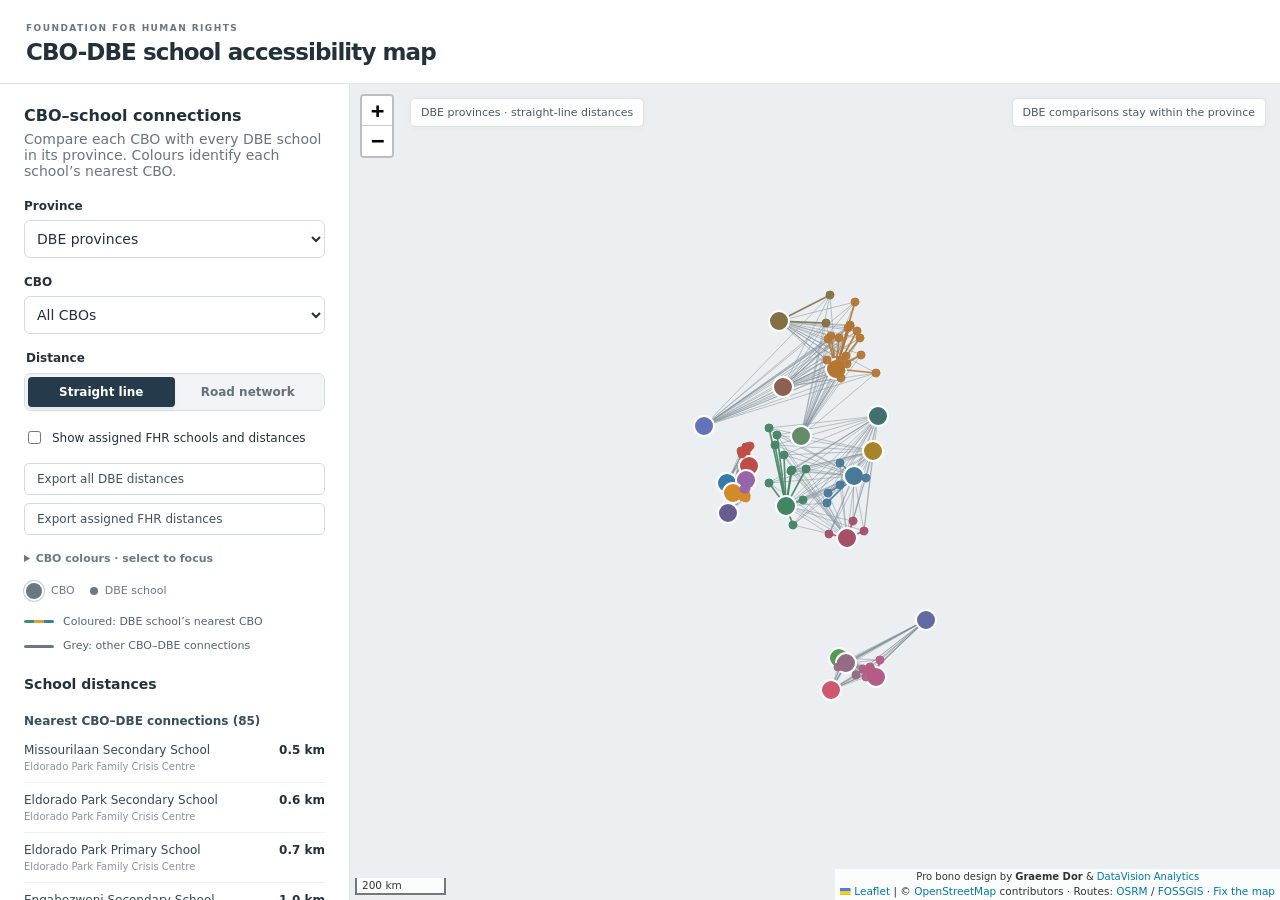
==== web/accessibility/index.html @ f2dfbd11 "Remove road snapshot refresh text from accessibility map" ====
<!doctype html>
<html lang="en">
<head>
  <meta charset="utf-8"><meta name="viewport" content="width=device-width,initial-scale=1">
  <title>CBO-DBE school accessibility map</title>
  <link rel="preconnect" href="https://tile.openstreetmap.org">
  <link rel="stylesheet" href="vendor/leaflet-1.9.4/leaflet.css">
  <link rel="stylesheet" href="explorer.css?v=0.3.5">
  <script defer src="vendor/leaflet-1.9.4/leaflet.js"></script>
  <script type="module" src="explorer.js?v=0.3.6"></script>
</head>
<body>
  <header><div><span class="eyebrow">FOUNDATION FOR HUMAN RIGHTS</span><h1>CBO-DBE school accessibility map</h1></div></header>
  <main>
    <aside>
      <h2>CBO–school connections</h2>
      <p class="intro">Compare each CBO with every DBE school in its province. Colours identify each school’s nearest CBO.</p>
      <label for="province">Province</label><select id="province"></select>
      <label for="cbo">CBO</label><select id="cbo"></select>
      <fieldset class="mode"><legend>Distance</legend><div class="segmented">
        <button id="straight" type="button" aria-pressed="true">Straight line</button><button id="road" type="button" aria-pressed="false" disabled title="Loading saved road layer">Road network</button>
      </div></fieldset>
      <label class="check"><input id="fhr" type="checkbox">Show assigned FHR schools and distances</label>
      <div class="actions"><a id="export" href="data/distances.csv?v=0.3.5" download="fhr-dbe-cbo-distances.csv">Export all DBE distances</a><a id="fhr-export" href="data/fhr-distances.csv?v=0.3.5" download="fhr-assigned-school-distances.csv">Export assigned FHR distances</a></div>
      <p id="status" role="status" aria-live="polite">Loading schools…</p>
      <details class="colour-legend"><summary>CBO colours · select to focus</summary><section id="legend" aria-label="CBO colours"></section></details><div class="shape-key" aria-label="Map symbols">
        <span><i class="key-symbol key-cbo" aria-hidden="true"></i>CBO</span>
        <span><i class="key-symbol key-dbe" aria-hidden="true"></i>DBE school</span>
        <span id="fhr-key" hidden><i class="key-symbol key-fhr" aria-hidden="true"></i>FHR-assigned school</span>
      </div>
      <div class="line-key" aria-label="Connection types">
        <span><i class="key-line key-nearest" aria-hidden="true"></i>Coloured: DBE school’s nearest CBO</span>
        <span><i class="key-line key-other" aria-hidden="true"></i>Grey: other CBO–DBE connections</span>
        <span id="fhr-line-key" hidden><i class="key-line key-assigned" aria-hidden="true"></i>FHR-CBO connection</span>
      </div>
      <h2 class="list-title">School distances</h2>
      <p id="road-help" class="context" hidden>Road paths are preloaded. Select a school to zoom to its route.</p>
      <div id="school-list"></div>
      <details><summary>About road distances</summary><p>The saved road layer uses OpenStreetMap roads through OSRM. Nearest means shortest reported driving-route distance among CBOs in the same province. Other DBE connections are neutral grey. FHR connections follow workbook assignments, with dashed lines.</p><p id="road-date" hidden></p></details>
    </aside>
    <section class="map-wrap"><div id="map" aria-label="CBO and school connection map"></div><div class="map-caption"><span id="caption">School connections</span><span>DBE comparisons stay within the province</span></div></section>
  </main>
</body>
</html>
---- web/accessibility/vendor/leaflet-1.9.4/leaflet.css ----
/* required styles */

.leaflet-pane,
.leaflet-tile,
.leaflet-marker-icon,
.leaflet-marker-shadow,
.leaflet-tile-container,
.leaflet-pane > svg,
.leaflet-pane > canvas,
.leaflet-zoom-box,
.leaflet-image-layer,
.leaflet-layer {
	position: absolute;
	left: 0;
	top: 0;
	}
.leaflet-container {
	overflow: hidden;
	}
.leaflet-tile,
.leaflet-marker-icon,
.leaflet-marker-shadow {
	-webkit-user-select: none;
	   -moz-user-select: none;
	        user-select: none;
	  -webkit-user-drag: none;
	}
/* Prevents IE11 from highlighting tiles in blue */
.leaflet-tile::selection {
	background: transparent;
}
/* Safari renders non-retina tile on retina better with this, but Chrome is worse */
.leaflet-safari .leaflet-tile {
	image-rendering: -webkit-optimize-contrast;
	}
/* hack that prevents hw layers "stretching" when loading new tiles */
.leaflet-safari .leaflet-tile-container {
	width: 1600px;
	height: 1600px;
	-webkit-transform-origin: 0 0;
	}
.leaflet-marker-icon,
.leaflet-marker-shadow {
	display: block;
	}
/* .leaflet-container svg: reset svg max-width decleration shipped in Joomla! (joomla.org) 3.x */
/* .leaflet-container img: map is broken in FF if you have max-width: 100% on tiles */
.leaflet-container .leaflet-overlay-pane svg {
	max-width: none !important;
	max-height: none !important;
	}
.leaflet-container .leaflet-marker-pane img,
.leaflet-container .leaflet-shadow-pane img,
.leaflet-container .leaflet-tile-pane img,
.leaflet-container img.leaflet-image-layer,
.leaflet-container .leaflet-tile {
	max-width: none !important;
	max-height: none !important;
	width: auto;
	padding: 0;
	}

.leaflet-container img.leaflet-tile {
	/* See: https://bugs.chromium.org/p/chromium/issues/detail?id=600120 */
	mix-blend-mode: plus-lighter;
}

.leaflet-container.leaflet-touch-zoom {
	-ms-touch-action: pan-x pan-y;
	touch-action: pan-x pan-y;
	}
.leaflet-container.leaflet-touch-drag {
	-ms-touch-action: pinch-zoom;
	/* Fallback for FF which doesn't support pinch-zoom */
	touch-action: none;
	touch-action: pinch-zoom;
}
.leaflet-container.leaflet-touch-drag.leaflet-touch-zoom {
	-ms-touch-action: none;
	touch-action: none;
}
.leaflet-container {
	-webkit-tap-highlight-color: transparent;
}
.leaflet-container a {
	-webkit-tap-highlight-color: rgba(51, 181, 229, 0.4);
}
.leaflet-tile {
	filter: inherit;
	visibility: hidden;
	}
.leaflet-tile-loaded {
	visibility: inherit;
	}
.leaflet-zoom-box {
	width: 0;
	height: 0;
	-moz-box-sizing: border-box;
	     box-sizing: border-box;
	z-index: 800;
	}
/* workaround for https://bugzilla.mozilla.org/show_bug.cgi?id=888319 */
.leaflet-overlay-pane svg {
	-moz-user-select: none;
	}

.leaflet-pane         { z-index: 400; }

.leaflet-tile-pane    { z-index: 200; }
.leaflet-overlay-pane { z-index: 400; }
.leaflet-shadow-pane  { z-index: 500; }
.leaflet-marker-pane  { z-index: 600; }
.leaflet-tooltip-pane   { z-index: 650; }
.leaflet-popup-pane   { z-index: 700; }

.leaflet-map-pane canvas { z-index: 100; }
.leaflet-map-pane svg    { z-index: 200; }

.leaflet-vml-shape {
	width: 1px;
	height: 1px;
	}
.lvml {
	behavior: url(#default#VML);
	display: inline-block;
	position: absolute;
	}


/* control positioning */

.leaflet-control {
	position: relative;
	z-index: 800;
	pointer-events: visiblePainted; /* IE 9-10 doesn't have auto */
	pointer-events: auto;
	}
.leaflet-top,
.leaflet-bottom {
	position: absolute;
	z-index: 1000;
	pointer-events: none;
	}
.leaflet-top {
	top: 0;
	}
.leaflet-right {
	right: 0;
	}
.leaflet-bottom {
	bottom: 0;
	}
.leaflet-left {
	left: 0;
	}
.leaflet-control {
	float: left;
	clear: both;
	}
.leaflet-right .leaflet-control {
	float: right;
	}
.leaflet-top .leaflet-control {
	margin-top: 10px;
	}
.leaflet-bottom .leaflet-control {
	margin-bottom: 10px;
	}
.leaflet-left .leaflet-control {
	margin-left: 10px;
	}
.leaflet-right .leaflet-control {
	margin-right: 10px;
	}


/* zoom and fade animations */

.leaflet-fade-anim .leaflet-popup {
	opacity: 0;
	-webkit-transition: opacity 0.2s linear;
	   -moz-transition: opacity 0.2s linear;
	        transition: opacity 0.2s linear;
	}
.leaflet-fade-anim .leaflet-map-pane .leaflet-popup {
	opacity: 1;
	}
.leaflet-zoom-animated {
	-webkit-transform-origin: 0 0;
	    -ms-transform-origin: 0 0;
	        transform-origin: 0 0;
	}
svg.leaflet-zoom-animated {
	will-change: transform;
}

.leaflet-zoom-anim .leaflet-zoom-animated {
	-webkit-transition: -webkit-transform 0.25s cubic-bezier(0,0,0.25,1);
	   -moz-transition:    -moz-transform 0.25s cubic-bezier(0,0,0.25,1);
	        transition:         transform 0.25s cubic-bezier(0,0,0.25,1);
	}
.leaflet-zoom-anim .leaflet-tile,
.leaflet-pan-anim .leaflet-tile {
	-webkit-transition: none;
	   -moz-transition: none;
	        transition: none;
	}

.leaflet-zoom-anim .leaflet-zoom-hide {
	visibility: hidden;
	}


/* cursors */

.leaflet-interactive {
	cursor: pointer;
	}
.leaflet-grab {
	cursor: -webkit-grab;
	cursor:    -moz-grab;
	cursor:         grab;
	}
.leaflet-crosshair,
.leaflet-crosshair .leaflet-interactive {
	cursor: crosshair;
	}
.leaflet-popup-pane,
.leaflet-control {
	cursor: auto;
	}
.leaflet-dragging .leaflet-grab,
.leaflet-dragging .leaflet-grab .leaflet-interactive,
.leaflet-dragging .leaflet-marker-draggable {
	cursor: move;
	cursor: -webkit-grabbing;
	cursor:    -moz-grabbing;
	cursor:         grabbing;
	}

/* marker & overlays interactivity */
.leaflet-marker-icon,
.leaflet-marker-shadow,
.leaflet-image-layer,
.leaflet-pane > svg path,
.leaflet-tile-container {
	pointer-events: none;
	}

.leaflet-marker-icon.leaflet-interactive,
.leaflet-image-layer.leaflet-interactive,
.leaflet-pane > svg path.leaflet-interactive,
svg.leaflet-image-layer.leaflet-interactive path {
	pointer-events: visiblePainted; /* IE 9-10 doesn't have auto */
	pointer-events: auto;
	}

/* visual tweaks */

.leaflet-container {
	background: #ddd;
	outline-offset: 1px;
	}
.leaflet-container a {
	color: #0078A8;
	}
.leaflet-zoom-box {
	border: 2px dotted #38f;
	background: rgba(255,255,255,0.5);
	}


/* general typography */
.leaflet-container {
	font-family: "Helvetica Neue", Arial, Helvetica, sans-serif;
	font-size: 12px;
	font-size: 0.75rem;
	line-height: 1.5;
	}


/* general toolbar styles */

.leaflet-bar {
	box-shadow: 0 1px 5px rgba(0,0,0,0.65);
	border-radius: 4px;
	}
.leaflet-bar a {
	background-color: #fff;
	border-bottom: 1px solid #ccc;
	width: 26px;
	height: 26px;
	line-height: 26px;
	display: block;
	text-align: center;
	text-decoration: none;
	color: black;
	}
.leaflet-bar a,
.leaflet-control-layers-toggle {
	background-position: 50% 50%;
	background-repeat: no-repeat;
	display: block;
	}
.leaflet-bar a:hover,
.leaflet-bar a:focus {
	background-color: #f4f4f4;
	}
.leaflet-bar a:first-child {
	border-top-left-radius: 4px;
	border-top-right-radius: 4px;
	}
.leaflet-bar a:last-child {
	border-bottom-left-radius: 4px;
	border-bottom-right-radius: 4px;
	border-bottom: none;
	}
.leaflet-bar a.leaflet-disabled {
	cursor: default;
	background-color: #f4f4f4;
	color: #bbb;
	}

.leaflet-touch .leaflet-bar a {
	width: 30px;
	height: 30px;
	line-height: 30px;
	}
.leaflet-touch .leaflet-bar a:first-child {
	border-top-left-radius: 2px;
	border-top-right-radius: 2px;
	}
.leaflet-touch .leaflet-bar a:last-child {
	border-bottom-left-radius: 2px;
	border-bottom-right-radius: 2px;
	}

/* zoom control */

.leaflet-control-zoom-in,
.leaflet-control-zoom-out {
	font: bold 18px 'Lucida Console', Monaco, monospace;
	text-indent: 1px;
	}

.leaflet-touch .leaflet-control-zoom-in, .leaflet-touch .leaflet-control-zoom-out  {
	font-size: 22px;
	}


/* layers control */

.leaflet-control-layers {
	box-shadow: 0 1px 5px rgba(0,0,0,0.4);
	background: #fff;
	border-radius: 5px;
	}
.leaflet-control-layers-toggle {
	background-image: url(images/layers.png);
	width: 36px;
	height: 36px;
	}
.leaflet-retina .leaflet-control-layers-toggle {
	background-image: url(images/layers-2x.png);
	background-size: 26px 26px;
	}
.leaflet-touch .leaflet-control-layers-toggle {
	width: 44px;
	height: 44px;
	}
.leaflet-control-layers .leaflet-control-layers-list,
.leaflet-control-layers-expanded .leaflet-control-layers-toggle {
	display: none;
	}
.leaflet-control-layers-expanded .leaflet-control-layers-list {
	display: block;
	position: relative;
	}
.leaflet-control-layers-expanded {
	padding: 6px 10px 6px 6px;
	color: #333;
	background: #fff;
	}
.leaflet-control-layers-scrollbar {
	overflow-y: scroll;
	overflow-x: hidden;
	padding-right: 5px;
	}
.leaflet-control-layers-selector {
	margin-top: 2px;
	position: relative;
	top: 1px;
	}
.leaflet-control-layers label {
	display: block;
	font-size: 13px;
	font-size: 1.08333em;
	}
.leaflet-control-layers-separator {
	height: 0;
	border-top: 1px solid #ddd;
	margin: 5px -10px 5px -6px;
	}

/* Default icon URLs */
.leaflet-default-icon-path { /* used only in path-guessing heuristic, see L.Icon.Default */
	background-image: url(images/marker-icon.png);
	}


/* attribution and scale controls */

.leaflet-container .leaflet-control-attribution {
	background: #fff;
	background: rgba(255, 255, 255, 0.8);
	margin: 0;
	}
.leaflet-control-attribution,
.leaflet-control-scale-line {
	padding: 0 5px;
	color: #333;
	line-height: 1.4;
	}
.leaflet-control-attribution a {
	text-decoration: none;
	}
.leaflet-control-attribution a:hover,
.leaflet-control-attribution a:focus {
	text-decoration: underline;
	}
.leaflet-attribution-flag {
	display: inline !important;
	vertical-align: baseline !important;
	width: 1em;
	height: 0.6669em;
	}
.leaflet-left .leaflet-control-scale {
	margin-left: 5px;
	}
.leaflet-bottom .leaflet-control-scale {
	margin-bottom: 5px;
	}
.leaflet-control-scale-line {
	border: 2px solid #777;
	border-top: none;
	line-height: 1.1;
	padding: 2px 5px 1px;
	white-space: nowrap;
	-moz-box-sizing: border-box;
	     box-sizing: border-box;
	background: rgba(255, 255, 255, 0.8);
	text-shadow: 1px 1px #fff;
	}
.leaflet-control-scale-line:not(:first-child) {
	border-top: 2px solid #777;
	border-bottom: none;
	margin-top: -2px;
	}
.leaflet-control-scale-line:not(:first-child):not(:last-child) {
	border-bottom: 2px solid #777;
	}

.leaflet-touch .leaflet-control-attribution,
.leaflet-touch .leaflet-control-layers,
.leaflet-touch .leaflet-bar {
	box-shadow: none;
	}
.leaflet-touch .leaflet-control-layers,
.leaflet-touch .leaflet-bar {
	border: 2px solid rgba(0,0,0,0.2);
	background-clip: padding-box;
	}


/* popup */

.leaflet-popup {
	position: absolute;
	text-align: center;
	margin-bottom: 20px;
	}
.leaflet-popup-content-wrapper {
	padding: 1px;
	text-align: left;
	border-radius: 12px;
	}
.leaflet-popup-content {
	margin: 13px 24px 13px 20px;
	line-height: 1.3;
	font-size: 13px;
	font-size: 1.08333em;
	min-height: 1px;
	}
.leaflet-popup-content p {
	margin: 17px 0;
	margin: 1.3em 0;
	}
.leaflet-popup-tip-container {
	width: 40px;
	height: 20px;
	position: absolute;
	left: 50%;
	margin-top: -1px;
	margin-left: -20px;
	overflow: hidden;
	pointer-events: none;
	}
.leaflet-popup-tip {
	width: 17px;
	height: 17px;
	padding: 1px;

	margin: -10px auto 0;
	pointer-events: auto;

	-webkit-transform: rotate(45deg);
	   -moz-transform: rotate(45deg);
	    -ms-transform: rotate(45deg);
	        transform: rotate(45deg);
	}
.leaflet-popup-content-wrapper,
.leaflet-popup-tip {
	background: white;
	color: #333;
	box-shadow: 0 3px 14px rgba(0,0,0,0.4);
	}
.leaflet-container a.leaflet-popup-close-button {
	position: absolute;
	top: 0;
	right: 0;
	border: none;
	text-align: center;
	width: 24px;
	height: 24px;
	font: 16px/24px Tahoma, Verdana, sans-serif;
	color: #757575;
	text-decoration: none;
	background: transparent;
	}
.leaflet-container a.leaflet-popup-close-button:hover,
.leaflet-container a.leaflet-popup-close-button:focus {
	color: #585858;
	}
.leaflet-popup-scrolled {
	overflow: auto;
	}

.leaflet-oldie .leaflet-popup-content-wrapper {
	-ms-zoom: 1;
	}
.leaflet-oldie .leaflet-popup-tip {
	width: 24px;
	margin: 0 auto;

	-ms-filter: "progid:DXImageTransform.Microsoft.Matrix(M11=0.70710678, M12=0.70710678, M21=-0.70710678, M22=0.70710678)";
	filter: progid:DXImageTransform.Microsoft.Matrix(M11=0.70710678, M12=0.70710678, M21=-0.70710678, M22=0.70710678);
	}

.leaflet-oldie .leaflet-control-zoom,
.leaflet-oldie .leaflet-control-layers,
.leaflet-oldie .leaflet-popup-content-wrapper,
.leaflet-oldie .leaflet-popup-tip {
	border: 1px solid #999;
	}


/* div icon */

.leaflet-div-icon {
	background: #fff;
	border: 1px solid #666;
	}


/* Tooltip */
/* Base styles for the element that has a tooltip */
.leaflet-tooltip {
	position: absolute;
	padding: 6px;
	background-color: #fff;
	border: 1px solid #fff;
	border-radius: 3px;
	color: #222;
	white-space: nowrap;
	-webkit-user-select: none;
	-moz-user-select: none;
	-ms-user-select: none;
	user-select: none;
	pointer-events: none;
	box-shadow: 0 1px 3px rgba(0,0,0,0.4);
	}
.leaflet-tooltip.leaflet-interactive {
	cursor: pointer;
	pointer-events: auto;
	}
.leaflet-tooltip-top:before,
.leaflet-tooltip-bottom:before,
.leaflet-tooltip-left:before,
.leaflet-tooltip-right:before {
	position: absolute;
	pointer-events: none;
	border: 6px solid transparent;
	background: transparent;
	content: "";
	}

/* Directions */

.leaflet-tooltip-bottom {
	margin-top: 6px;
}
.leaflet-tooltip-top {
	margin-top: -6px;
}
.leaflet-tooltip-bottom:before,
.leaflet-tooltip-top:before {
	left: 50%;
	margin-left: -6px;
	}
.leaflet-tooltip-top:before {
	bottom: 0;
	margin-bottom: -12px;
	border-top-color: #fff;
	}
.leaflet-tooltip-bottom:before {
	top: 0;
	margin-top: -12px;
	margin-left: -6px;
	border-bottom-color: #fff;
	}
.leaflet-tooltip-left {
	margin-left: -6px;
}
.leaflet-tooltip-right {
	margin-left: 6px;
}
.leaflet-tooltip-left:before,
.leaflet-tooltip-right:before {
	top: 50%;
	margin-top: -6px;
	}
.leaflet-tooltip-left:before {
	right: 0;
	margin-right: -12px;
	border-left-color: #fff;
	}
.leaflet-tooltip-right:before {
	left: 0;
	margin-left: -12px;
	border-right-color: #fff;
	}

/* Printing */

@media print {
	/* Prevent printers from removing background-images of controls. */
	.leaflet-control {
		-webkit-print-color-adjust: exact;
		print-color-adjust: exact;
		}
	}
---- web/accessibility/explorer.css ----
:root{font-family:Inter,system-ui,sans-serif;color:#23313b;background:#f5f6f7;font-size:14px}*{box-sizing:border-box}body{margin:0}header{height:84px;display:flex;justify-content:space-between;align-items:center;padding:16px 26px;background:white;border-bottom:1px solid #e0e4e7}.eyebrow{font-size:9px;letter-spacing:.16em;font-weight:700;color:#687780}h1{font-size:23px;margin:5px 0 0;letter-spacing:-.04em}.badge{font-size:10px;letter-spacing:.1em;font-weight:700;color:#6f5b2b;background:#faf1d9;border:1px solid #ecdfbe;border-radius:5px;padding:7px 10px}main{display:grid;grid-template-columns:350px 1fr;height:calc(100dvh - 84px)}aside{padding:22px 24px;overflow:auto;border-right:1px solid #e0e4e7;background:#fff}h2{font-size:16px;margin:0 0 6px}.intro{margin:0 0 20px;color:#69757d}label,legend{font-size:12px;font-weight:650}label{display:block}select{font:inherit;width:100%;margin:7px 0 17px;border:1px solid #d5dce0;border-radius:6px;background:#fff;color:#23313b;padding:9px 8px}.mode{padding:0;border:0;margin:0 0 17px}.segmented{display:flex;background:#f2f4f5;border:1px solid #d5dce0;padding:3px;border-radius:7px;margin-top:8px}.segmented button{flex:1;border:0;border-radius:4px;background:transparent;color:#64717c;padding:8px 4px;font:inherit;font-size:12px;font-weight:650;cursor:pointer}.segmented button[aria-pressed=true]{background:#253b4b;color:white;box-shadow:0 2px 3px #0001}.context{font-size:11px;line-height:1.5;color:#687780;margin:-6px 0 14px}.check{display:flex;gap:8px;align-items:center;font-weight:500}.actions{display:flex;gap:8px;margin:16px 0}.actions button{background:#fff;border:1px solid #d5dce0;border-radius:5px;color:#3f5260;padding:8px 12px;font-size:12px;cursor:pointer}.stats{display:grid;grid-template-columns:repeat(3,1fr);padding:13px 0;border-top:1px solid #e2e6e8;border-bottom:1px solid #e2e6e8}.stats strong{display:block;font-size:19px;font-weight:650}.stats span{display:block;font-size:10px;color:#72808a;margin-top:4px}#status{font-size:11px;line-height:1.5;color:#64717c;margin:12px 0}#legend{display:grid;gap:5px}.legend-row{border:0;background:transparent;text-align:left;display:flex;gap:8px;align-items:center;padding:5px 0;color:#334855;font:inherit;font-size:11px;cursor:pointer}.swatch{width:9px;height:9px;border-radius:50%;flex-shrink:0}.shape-key{display:flex;gap:15px;font-size:10px;color:#6b7983;margin:12px 0 22px}.list-title{font-size:14px}#school-list{margin-top:8px}.school-row{display:flex;gap:8px;justify-content:space-between;padding:10px 0;border-bottom:1px solid #eef0f2}.school-row button{border:0;background:none;padding:0;text-align:left;font:inherit;font-size:12px;color:#334855;cursor:pointer}.school-row small{display:block;color:#89949c;font-size:10px;margin-top:4px}.distance{font-size:12px;white-space:nowrap;font-weight:650}.distance small{display:block;font-size:9px;font-weight:400;color:#89949c;margin-top:4px}.map-wrap{position:relative;min-height:460px}#map{height:100%;background:#eceff1}.map-caption{position:absolute;top:14px;left:60px;right:14px;z-index:450;display:flex;justify-content:space-between;gap:12px;pointer-events:none;font-size:11px;color:#4a5964}.map-caption span{background:#fffffff0;padding:7px 10px;border:1px solid #dde2e5;border-radius:5px;box-shadow:0 1px 8px #00000009}.leaflet-tile-pane{filter:grayscale(1) contrast(.83) brightness(1.09)}.leaflet-container{font-family:inherit}.school-icon{background:transparent;border:0}.school-dot{display:block;width:10px;height:10px;border:2px solid var(--cbo);background:white;border-radius:50%;box-shadow:0 0 0 1px #fff}.school-dot.fhr{border-radius:1px;transform:rotate(45deg);background:var(--cbo);border-color:white;width:10px;height:10px}.ring-label{background:#fffffff0;border:1px solid #ccd5db;border-radius:4px;padding:2px 5px;font-size:10px;color:#60727e}details{margin:22px 0;color:#6b7983;font-size:11px;line-height:1.5}summary{cursor:pointer;font-weight:600}button:focus-visible,select:focus-visible,input:focus-visible,summary:focus-visible{outline:3px solid #426da9;outline-offset:3px}@media(max-width:800px){header{padding:14px 18px;height:80px}h1{font-size:20px}main{display:flex;flex-direction:column;height:auto}.map-wrap{order:-1;height:56dvh;min-height:380px}aside{padding:20px}.map-caption{left:55px}.map-caption span:last-child{display:none}}

.school-row.selected{background:#f1f5f7;border-radius:4px;padding:10px 6px}.context{margin:8px 0 12px}[hidden]{display:none!important}

.actions a{display:inline-block;background:#fff;border:1px solid #d5dce0;border-radius:5px;color:#3f5260;padding:8px 12px;font-size:12px;text-decoration:none}.colour-legend{margin:10px 0}.actions a:focus-visible{outline:3px solid #426da9;outline-offset:3px}

.segmented button:disabled{opacity:.5;cursor:wait}

.actions{flex-direction:column}.shape-key{flex-wrap:wrap;gap:8px 15px}.distance-heading{font-size:12px;margin:22px 0 5px;color:#354f60}.school-row{align-items:flex-start}.distance{max-width:108px;white-space:normal;text-align:right}

.shape-key{align-items:center;margin-bottom:12px;font-size:11px}.shape-key span{display:flex;align-items:center;gap:7px;min-height:22px}
.key-symbol{display:inline-block;flex-shrink:0;background:#687985;border-radius:50%}.key-cbo{width:20px;height:20px;border:2px solid #fff;box-shadow:0 0 0 1px #c6cfd5}.key-dbe{width:8px;height:8px}.key-fhr{width:10px;height:10px;border-radius:1px;transform:rotate(45deg);background:#687985;border:1px solid #fff}
.line-key{display:grid;gap:9px;margin:0 0 22px;color:#52636f;font-size:11px;line-height:1.45}.line-key span{display:flex;gap:9px;align-items:center}.key-line{display:inline-block;width:30px;height:3px;flex-shrink:0;box-shadow:0 0 0 1px #fff;border-radius:2px}.key-nearest{background:linear-gradient(90deg,#418c72 0 33%,#d4a339 33% 66%,#397da8 66%)}.key-other{background:#6b7882}.key-assigned{background:repeating-linear-gradient(90deg,#687985 0 5px,transparent 5px 9px)}

.leaflet-control-attribution{padding:2px 5px;line-height:1.25;text-align:center}.design-credit{display:block;font-size:10px;line-height:1.25;padding:0 0 1px;text-align:center}.design-credit strong{font-weight:700}
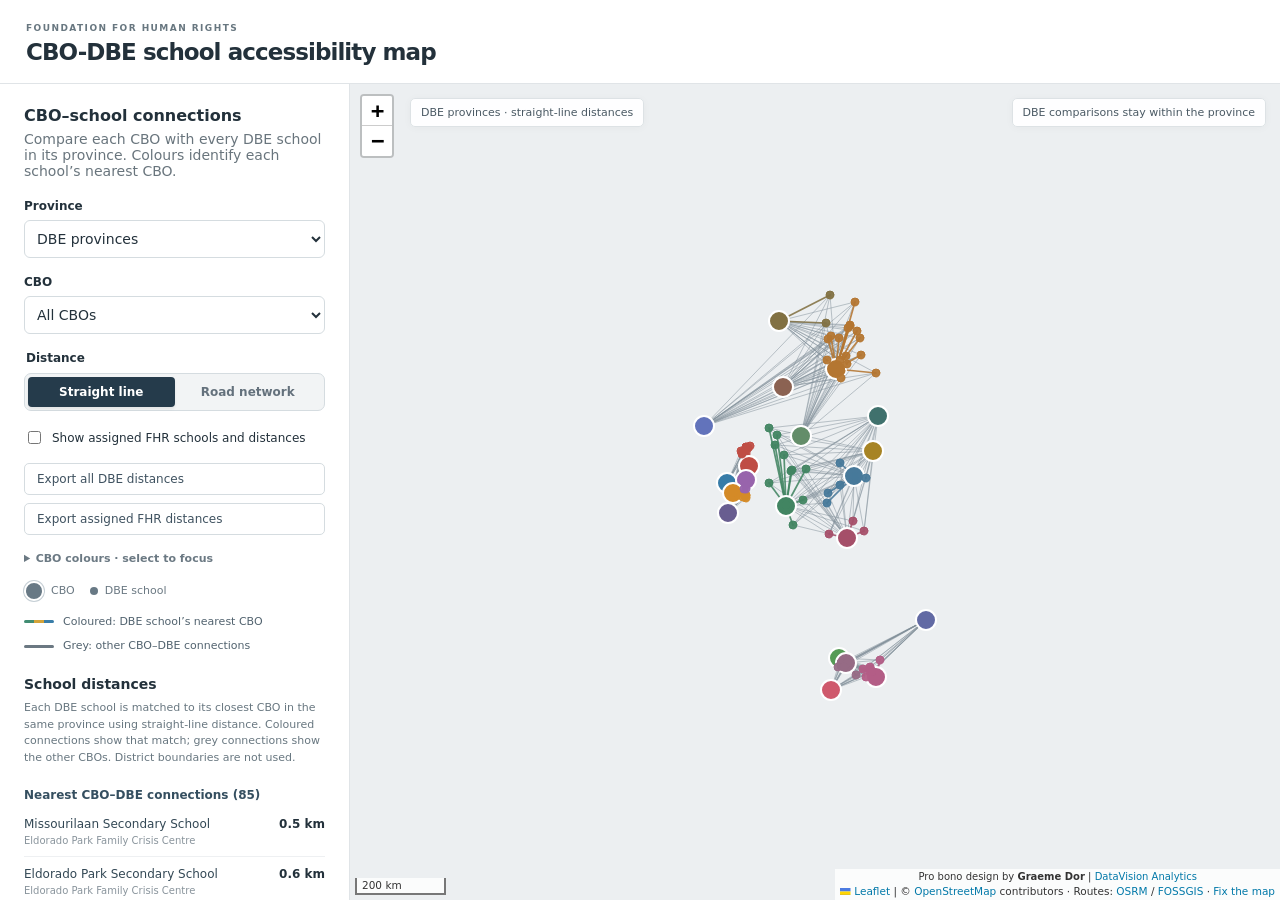
==== commit 959f1a0e: "Clarify school nearest-CBO grouping and update design credit" ====
--- a/web/accessibility/index.html
+++ b/web/accessibility/index.html
@@ -7,7 +7,7 @@
   <link rel="stylesheet" href="vendor/leaflet-1.9.4/leaflet.css">
   <link rel="stylesheet" href="explorer.css?v=0.3.5">
   <script defer src="vendor/leaflet-1.9.4/leaflet.js"></script>
-  <script type="module" src="explorer.js?v=0.3.6"></script>
+  <script type="module" src="explorer.js?v=0.3.7"></script>
 </head>
 <body>
   <header><div><span class="eyebrow">FOUNDATION FOR HUMAN RIGHTS</span><h1>CBO-DBE school accessibility map</h1></div></header>
@@ -35,6 +35,7 @@
       </div>
       <h2 class="list-title">School distances</h2>
       <p id="road-help" class="context" hidden>Road paths are preloaded. Select a school to zoom to its route.</p>
+      <p id="grouping-help" class="context"></p>
       <div id="school-list"></div>
       <details><summary>About road distances</summary><p>The saved road layer uses OpenStreetMap roads through OSRM. Nearest means shortest reported driving-route distance among CBOs in the same province. Other DBE connections are neutral grey. FHR connections follow workbook assignments, with dashed lines.</p><p id="road-date" hidden></p></details>
     </aside>
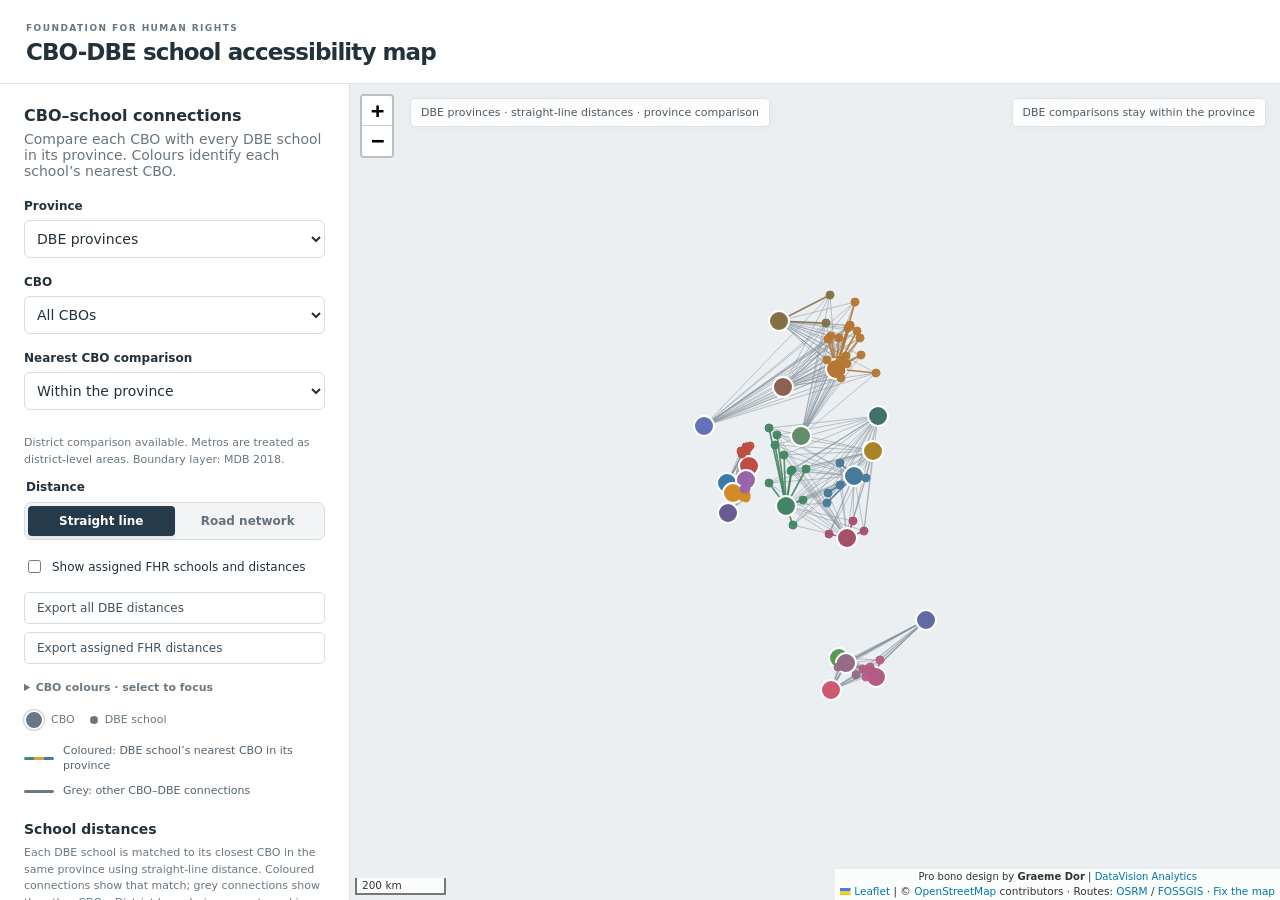
==== commit 4ce9085b: "Add district and metro nearest-CBO comparison with full exports" ====
--- a/web/accessibility/index.html
+++ b/web/accessibility/index.html
@@ -5,9 +5,9 @@
   <title>CBO-DBE school accessibility map</title>
   <link rel="preconnect" href="https://tile.openstreetmap.org">
   <link rel="stylesheet" href="vendor/leaflet-1.9.4/leaflet.css">
-  <link rel="stylesheet" href="explorer.css?v=0.3.5">
+  <link rel="stylesheet" href="explorer.css?v=0.4.0">
   <script defer src="vendor/leaflet-1.9.4/leaflet.js"></script>
-  <script type="module" src="explorer.js?v=0.3.7"></script>
+  <script type="module" src="explorer.js?v=0.4.0"></script>
 </head>
 <body>
   <header><div><span class="eyebrow">FOUNDATION FOR HUMAN RIGHTS</span><h1>CBO-DBE school accessibility map</h1></div></header>
@@ -17,11 +17,13 @@
       <p class="intro">Compare each CBO with every DBE school in its province. Colours identify each school’s nearest CBO.</p>
       <label for="province">Province</label><select id="province"></select>
       <label for="cbo">CBO</label><select id="cbo"></select>
+      <label for="scope">Nearest CBO comparison</label><select id="scope"><option value="province">Within the province</option><option value="district" disabled>Within the same district / metro</option></select>
+      <p id="district-help" class="context">Loading district comparison…</p>
       <fieldset class="mode"><legend>Distance</legend><div class="segmented">
         <button id="straight" type="button" aria-pressed="true">Straight line</button><button id="road" type="button" aria-pressed="false" disabled title="Loading saved road layer">Road network</button>
       </div></fieldset>
       <label class="check"><input id="fhr" type="checkbox">Show assigned FHR schools and distances</label>
-      <div class="actions"><a id="export" href="data/distances.csv?v=0.3.5" download="fhr-dbe-cbo-distances.csv">Export all DBE distances</a><a id="fhr-export" href="data/fhr-distances.csv?v=0.3.5" download="fhr-assigned-school-distances.csv">Export assigned FHR distances</a></div>
+      <div class="actions"><a id="export" href="data/distances.csv?v=0.4.0" download="fhr-dbe-cbo-distances.csv">Export all DBE distances</a><a id="fhr-export" href="data/fhr-distances.csv?v=0.3.5" download="fhr-assigned-school-distances.csv">Export assigned FHR distances</a></div>
       <p id="status" role="status" aria-live="polite">Loading schools…</p>
       <details class="colour-legend"><summary>CBO colours · select to focus</summary><section id="legend" aria-label="CBO colours"></section></details><div class="shape-key" aria-label="Map symbols">
         <span><i class="key-symbol key-cbo" aria-hidden="true"></i>CBO</span>
@@ -29,15 +31,17 @@
         <span id="fhr-key" hidden><i class="key-symbol key-fhr" aria-hidden="true"></i>FHR-assigned school</span>
       </div>
       <div class="line-key" aria-label="Connection types">
-        <span><i class="key-line key-nearest" aria-hidden="true"></i>Coloured: DBE school’s nearest CBO</span>
+        <span><i class="key-line key-nearest" aria-hidden="true"></i><span id="nearest-key">Coloured: DBE school’s nearest CBO</span></span>
         <span><i class="key-line key-other" aria-hidden="true"></i>Grey: other CBO–DBE connections</span>
         <span id="fhr-line-key" hidden><i class="key-line key-assigned" aria-hidden="true"></i>FHR-CBO connection</span>
       </div>
       <h2 class="list-title">School distances</h2>
       <p id="road-help" class="context" hidden>Road paths are preloaded. Select a school to zoom to its route.</p>
       <p id="grouping-help" class="context"></p>
+      <details id="district-gaps" hidden><summary id="district-gaps-title"></summary><div id="district-gap-list"></div></details>
       <div id="school-list"></div>
-      <details><summary>About road distances</summary><p>The saved road layer uses OpenStreetMap roads through OSRM. Nearest means shortest reported driving-route distance among CBOs in the same province. Other DBE connections are neutral grey. FHR connections follow workbook assignments, with dashed lines.</p><p id="road-date" hidden></p></details>
+      <details><summary>About district comparisons</summary><p>Districts and metropolitan municipalities are treated as equivalent areas. Only the CBOs included on this map are considered. Coordinates are assigned to the <a href="https://gis.westerncape.gov.za/hosting/rest/services/Hosted/Demarcation/FeatureServer/0" target="_blank" rel="noopener noreferrer">MDB boundary layer hosted by the Western Cape Government</a>, labelled 2018. Province-wide results retain the recorded province. District comparisons exclude locations whose mapped province differs from the recorded province, pending review. FHR assignments are unchanged.</p></details>
+      <details><summary>About road distances</summary><p>The saved road layer uses OpenStreetMap roads through OSRM. Nearest means shortest reported driving-route distance among eligible CBOs in the selected province or district comparison. Other DBE connections are neutral grey. FHR connections follow workbook assignments, with dashed lines.</p><p id="road-date" hidden></p></details>
     </aside>
     <section class="map-wrap"><div id="map" aria-label="CBO and school connection map"></div><div class="map-caption"><span id="caption">School connections</span><span>DBE comparisons stay within the province</span></div></section>
   </main>
--- a/web/accessibility/explorer.css
+++ b/web/accessibility/explorer.css
@@ -13,3 +13,5 @@
 .line-key{display:grid;gap:9px;margin:0 0 22px;color:#52636f;font-size:11px;line-height:1.45}.line-key span{display:flex;gap:9px;align-items:center}.key-line{display:inline-block;width:30px;height:3px;flex-shrink:0;box-shadow:0 0 0 1px #fff;border-radius:2px}.key-nearest{background:linear-gradient(90deg,#418c72 0 33%,#d4a339 33% 66%,#397da8 66%)}.key-other{background:#6b7882}.key-assigned{background:repeating-linear-gradient(90deg,#687985 0 5px,transparent 5px 9px)}
 
 .leaflet-control-attribution{padding:2px 5px;line-height:1.25;text-align:center}.design-credit{display:block;font-size:10px;line-height:1.25;padding:0 0 1px;text-align:center}.design-credit strong{font-weight:700}
+
+#grouping-help{margin:8px 0 14px}#district-gaps{font-size:12px;margin:12px 0}#district-gap-list button{display:block;text-align:left;background:none;border:0;color:#334855;font:inherit;padding:8px 0;cursor:pointer}#district-gap-list small{display:block;color:#687780;font-size:11px;margin-top:3px}.line-key span span{display:inline}
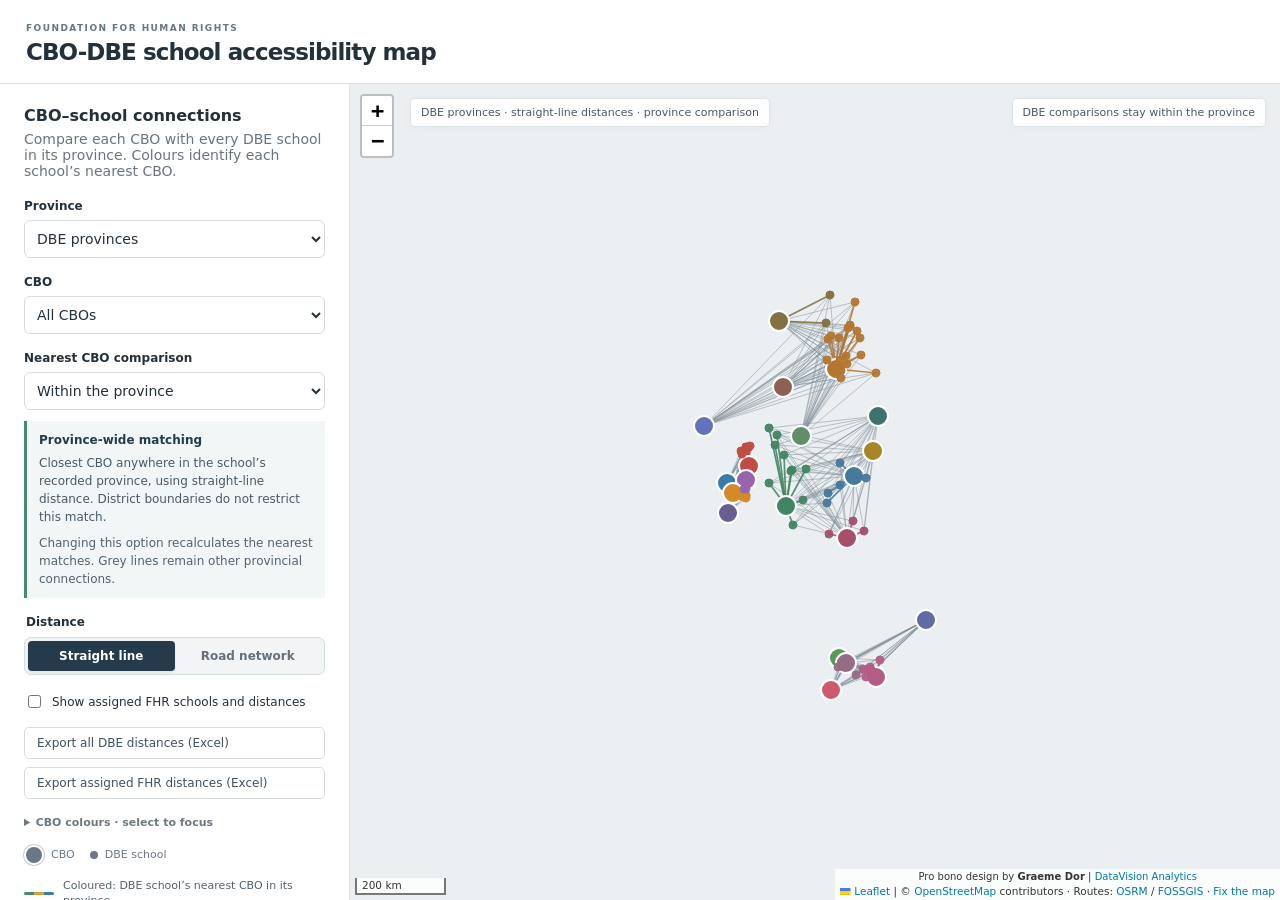
==== commit 347f312e: "Clarify comparison selector and offer full Excel downloads" ====
--- a/web/accessibility/index.html
+++ b/web/accessibility/index.html
@@ -5,9 +5,9 @@
   <title>CBO-DBE school accessibility map</title>
   <link rel="preconnect" href="https://tile.openstreetmap.org">
   <link rel="stylesheet" href="vendor/leaflet-1.9.4/leaflet.css">
-  <link rel="stylesheet" href="explorer.css?v=0.4.0">
+  <link rel="stylesheet" href="explorer.css?v=0.4.1">
   <script defer src="vendor/leaflet-1.9.4/leaflet.js"></script>
-  <script type="module" src="explorer.js?v=0.4.0"></script>
+  <script type="module" src="explorer.js?v=0.4.1"></script>
 </head>
 <body>
   <header><div><span class="eyebrow">FOUNDATION FOR HUMAN RIGHTS</span><h1>CBO-DBE school accessibility map</h1></div></header>
@@ -18,12 +18,13 @@
       <label for="province">Province</label><select id="province"></select>
       <label for="cbo">CBO</label><select id="cbo"></select>
       <label for="scope">Nearest CBO comparison</label><select id="scope"><option value="province">Within the province</option><option value="district" disabled>Within the same district / metro</option></select>
-      <p id="district-help" class="context">Loading district comparison…</p>
+      <section class="comparison-help" aria-live="polite"><strong id="comparison-title">Province-wide matching</strong><p id="grouping-help"></p><p class="comparison-change">Changing this option recalculates the nearest matches. Grey lines remain other provincial connections.</p></section>
+      <p id="district-help" class="context" role="status" hidden></p>
       <fieldset class="mode"><legend>Distance</legend><div class="segmented">
         <button id="straight" type="button" aria-pressed="true">Straight line</button><button id="road" type="button" aria-pressed="false" disabled title="Loading saved road layer">Road network</button>
       </div></fieldset>
       <label class="check"><input id="fhr" type="checkbox">Show assigned FHR schools and distances</label>
-      <div class="actions"><a id="export" href="data/distances.csv?v=0.4.0" download="fhr-dbe-cbo-distances.csv">Export all DBE distances</a><a id="fhr-export" href="data/fhr-distances.csv?v=0.3.5" download="fhr-assigned-school-distances.csv">Export assigned FHR distances</a></div>
+      <div class="actions"><a id="export" href="data/distances.xlsx?v=0.4.1" download="fhr-dbe-cbo-distances.xlsx">Export all DBE distances (Excel)</a><a id="fhr-export" href="data/fhr-distances.xlsx?v=0.4.1" download="fhr-assigned-school-distances.xlsx">Export assigned FHR distances (Excel)</a></div>
       <p id="status" role="status" aria-live="polite">Loading schools…</p>
       <details class="colour-legend"><summary>CBO colours · select to focus</summary><section id="legend" aria-label="CBO colours"></section></details><div class="shape-key" aria-label="Map symbols">
         <span><i class="key-symbol key-cbo" aria-hidden="true"></i>CBO</span>
@@ -37,7 +38,6 @@
       </div>
       <h2 class="list-title">School distances</h2>
       <p id="road-help" class="context" hidden>Road paths are preloaded. Select a school to zoom to its route.</p>
-      <p id="grouping-help" class="context"></p>
       <details id="district-gaps" hidden><summary id="district-gaps-title"></summary><div id="district-gap-list"></div></details>
       <div id="school-list"></div>
       <details><summary>About district comparisons</summary><p>Districts and metropolitan municipalities are treated as equivalent areas. Only the CBOs included on this map are considered. Coordinates are assigned to the <a href="https://gis.westerncape.gov.za/hosting/rest/services/Hosted/Demarcation/FeatureServer/0" target="_blank" rel="noopener noreferrer">MDB boundary layer hosted by the Western Cape Government</a>, labelled 2018. Province-wide results retain the recorded province. District comparisons exclude locations whose mapped province differs from the recorded province, pending review. FHR assignments are unchanged.</p></details>
--- a/web/accessibility/explorer.css
+++ b/web/accessibility/explorer.css
@@ -15,3 +15,5 @@
 .leaflet-control-attribution{padding:2px 5px;line-height:1.25;text-align:center}.design-credit{display:block;font-size:10px;line-height:1.25;padding:0 0 1px;text-align:center}.design-credit strong{font-weight:700}
 
 #grouping-help{margin:8px 0 14px}#district-gaps{font-size:12px;margin:12px 0}#district-gap-list button{display:block;text-align:left;background:none;border:0;color:#334855;font:inherit;padding:8px 0;cursor:pointer}#district-gap-list small{display:block;color:#687780;font-size:11px;margin-top:3px}.line-key span span{display:inline}
+
+.comparison-help{border-left:3px solid #418c72;background:#f3f6f7;padding:10px 12px;margin:-6px 0 17px;font-size:12px;line-height:1.5}.comparison-help strong{color:#233d4a}.comparison-help #grouping-help{margin:5px 0 8px;color:#465b66}.comparison-help .comparison-change{margin:0;color:#52636f}
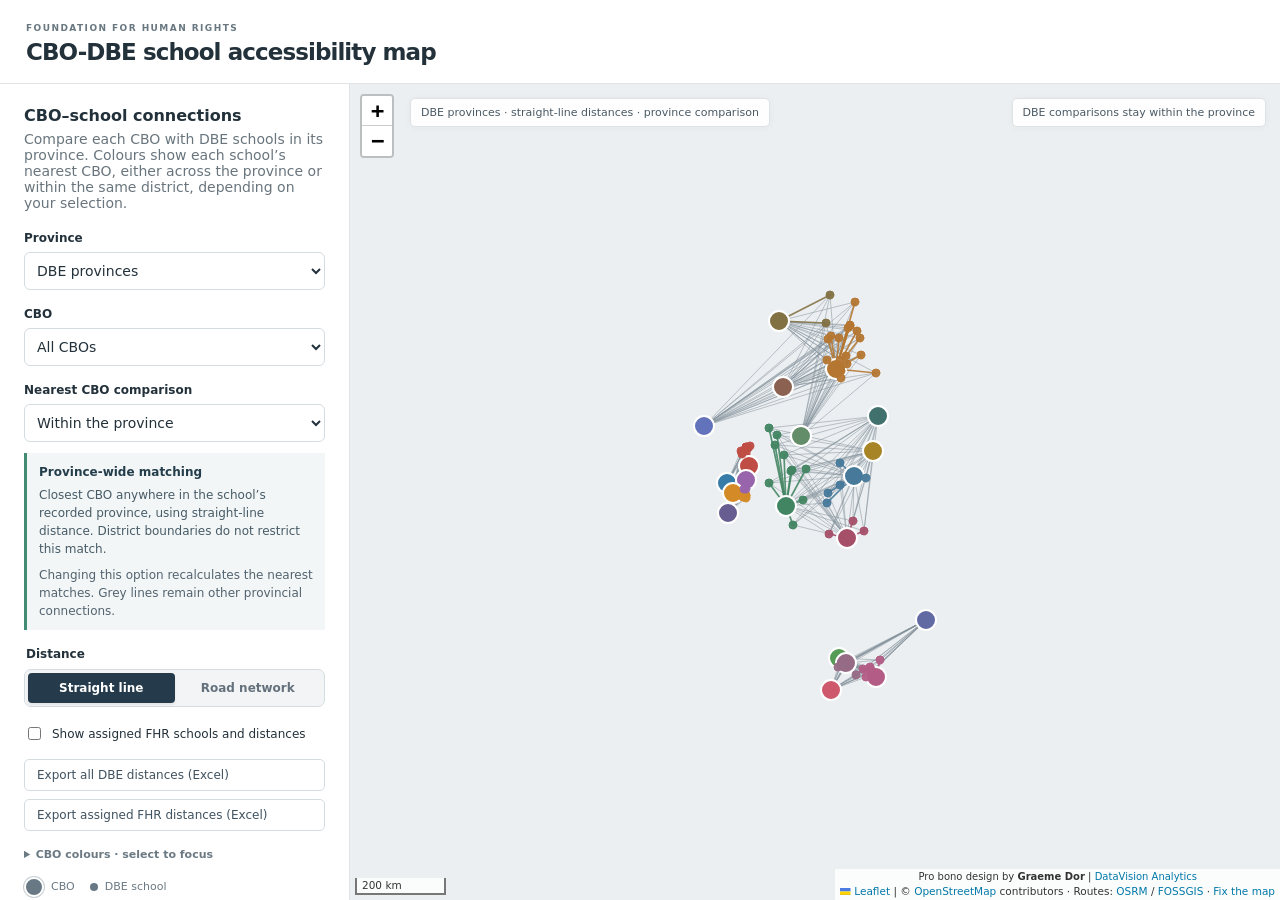
==== commit 1c0520c9: "Clarify province and district matching in map introduction" ====
--- a/web/accessibility/index.html
+++ b/web/accessibility/index.html
@@ -5,26 +5,26 @@
   <title>CBO-DBE school accessibility map</title>
   <link rel="preconnect" href="https://tile.openstreetmap.org">
   <link rel="stylesheet" href="vendor/leaflet-1.9.4/leaflet.css">
-  <link rel="stylesheet" href="explorer.css?v=0.4.1">
+  <link rel="stylesheet" href="explorer.css?v=0.4.2">
   <script defer src="vendor/leaflet-1.9.4/leaflet.js"></script>
-  <script type="module" src="explorer.js?v=0.4.1"></script>
+  <script type="module" src="explorer.js?v=0.4.3"></script>
 </head>
 <body>
   <header><div><span class="eyebrow">FOUNDATION FOR HUMAN RIGHTS</span><h1>CBO-DBE school accessibility map</h1></div></header>
   <main>
     <aside>
       <h2>CBO–school connections</h2>
-      <p class="intro">Compare each CBO with every DBE school in its province. Colours identify each school’s nearest CBO.</p>
+      <p class="intro">Compare each CBO with DBE schools in its province. Colours show each school’s nearest CBO, either across the province or within the same district, depending on your selection.</p>
       <label for="province">Province</label><select id="province"></select>
       <label for="cbo">CBO</label><select id="cbo"></select>
-      <label for="scope">Nearest CBO comparison</label><select id="scope"><option value="province">Within the province</option><option value="district" disabled>Within the same district / metro</option></select>
+      <label for="scope">Nearest CBO comparison</label><select id="scope"><option value="province">Within the province</option><option value="district" disabled>Within the same district</option></select>
       <section class="comparison-help" aria-live="polite"><strong id="comparison-title">Province-wide matching</strong><p id="grouping-help"></p><p class="comparison-change">Changing this option recalculates the nearest matches. Grey lines remain other provincial connections.</p></section>
       <p id="district-help" class="context" role="status" hidden></p>
       <fieldset class="mode"><legend>Distance</legend><div class="segmented">
         <button id="straight" type="button" aria-pressed="true">Straight line</button><button id="road" type="button" aria-pressed="false" disabled title="Loading saved road layer">Road network</button>
       </div></fieldset>
       <label class="check"><input id="fhr" type="checkbox">Show assigned FHR schools and distances</label>
-      <div class="actions"><a id="export" href="data/distances.xlsx?v=0.4.1" download="fhr-dbe-cbo-distances.xlsx">Export all DBE distances (Excel)</a><a id="fhr-export" href="data/fhr-distances.xlsx?v=0.4.1" download="fhr-assigned-school-distances.xlsx">Export assigned FHR distances (Excel)</a></div>
+      <div class="actions"><a id="export" href="data/distances.xlsx?v=0.4.2" download="fhr-dbe-cbo-distances.xlsx">Export all DBE distances (Excel)</a><a id="fhr-export" href="data/fhr-distances.xlsx?v=0.4.2" download="fhr-assigned-school-distances.xlsx">Export assigned FHR distances (Excel)</a></div>
       <p id="status" role="status" aria-live="polite">Loading schools…</p>
       <details class="colour-legend"><summary>CBO colours · select to focus</summary><section id="legend" aria-label="CBO colours"></section></details><div class="shape-key" aria-label="Map symbols">
         <span><i class="key-symbol key-cbo" aria-hidden="true"></i>CBO</span>
@@ -40,8 +40,8 @@
       <p id="road-help" class="context" hidden>Road paths are preloaded. Select a school to zoom to its route.</p>
       <details id="district-gaps" hidden><summary id="district-gaps-title"></summary><div id="district-gap-list"></div></details>
       <div id="school-list"></div>
-      <details><summary>About district comparisons</summary><p>Districts and metropolitan municipalities are treated as equivalent areas. Only the CBOs included on this map are considered. Coordinates are assigned to the <a href="https://gis.westerncape.gov.za/hosting/rest/services/Hosted/Demarcation/FeatureServer/0" target="_blank" rel="noopener noreferrer">MDB boundary layer hosted by the Western Cape Government</a>, labelled 2018. Province-wide results retain the recorded province. District comparisons exclude locations whose mapped province differs from the recorded province, pending review. FHR assignments are unchanged.</p></details>
-      <details><summary>About road distances</summary><p>The saved road layer uses OpenStreetMap roads through OSRM. Nearest means shortest reported driving-route distance among eligible CBOs in the selected province or district comparison. Other DBE connections are neutral grey. FHR connections follow workbook assignments, with dashed lines.</p><p id="road-date" hidden></p></details>
+      <details><summary>About district comparisons</summary><p>District comparisons use the Municipal Demarcation Board boundary dataset to identify schools and CBOs in the same district.</p></details>
+      <details><summary>About road distances</summary><p>Road distances follow driving routes calculated with OSRM using OpenStreetMap road data.</p><p id="road-date" hidden></p></details>
     </aside>
     <section class="map-wrap"><div id="map" aria-label="CBO and school connection map"></div><div class="map-caption"><span id="caption">School connections</span><span>DBE comparisons stay within the province</span></div></section>
   </main>
